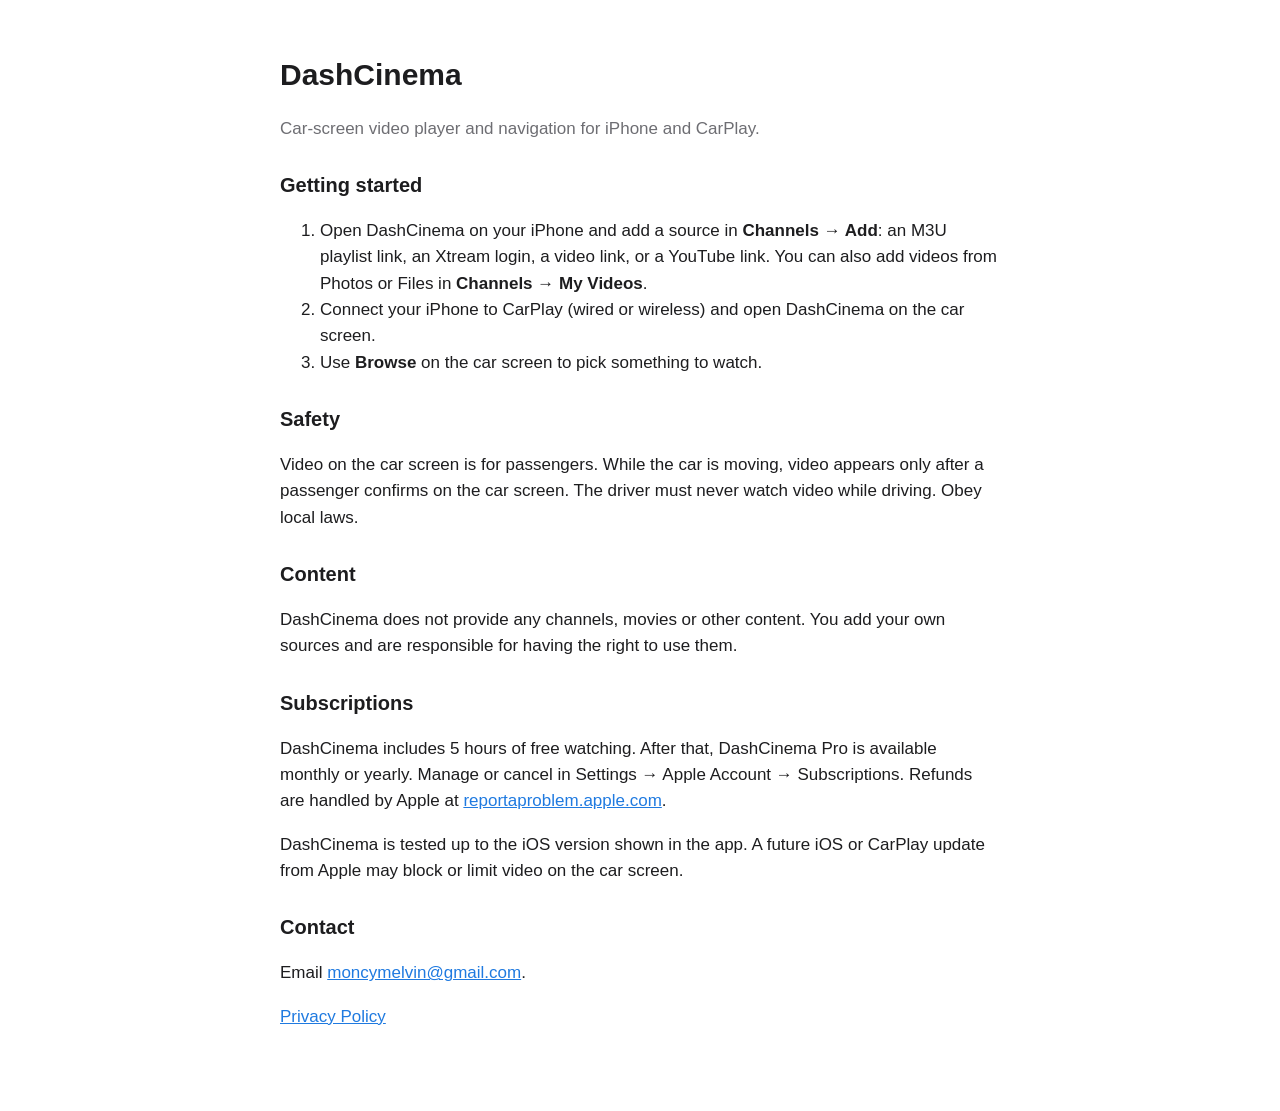
==== index.html @ 68994893 "DashCinema support and privacy pages Co-Authored-By: Claude Opus 5.5 <noreply@anthropic.com>" ====
<!doctype html><html lang="en"><head><meta charset="utf-8"><meta name="viewport" content="width=device-width,initial-scale=1">
<title>DashCinema Support</title><link rel="stylesheet" href="style.css"></head><body><main>
<h1>DashCinema</h1><p class="muted">Car-screen video player and navigation for iPhone and CarPlay.</p>
<h2>Getting started</h2>
<ol><li>Open DashCinema on your iPhone and add a source in <b>Channels → Add</b>: an M3U playlist link, an Xtream login, a video link, or a YouTube link. You can also add videos from Photos or Files in <b>Channels → My Videos</b>.</li>
<li>Connect your iPhone to CarPlay (wired or wireless) and open DashCinema on the car screen.</li>
<li>Use <b>Browse</b> on the car screen to pick something to watch.</li></ol>
<h2>Safety</h2><p>Video on the car screen is for passengers. While the car is moving, video appears only after a passenger confirms on the car screen. The driver must never watch video while driving. Obey local laws.</p>
<h2>Content</h2><p>DashCinema does not provide any channels, movies or other content. You add your own sources and are responsible for having the right to use them.</p>
<h2>Subscriptions</h2><p>DashCinema includes 5 hours of free watching. After that, DashCinema Pro is available monthly or yearly. Manage or cancel in Settings → Apple Account → Subscriptions. Refunds are handled by Apple at <a href="https://reportaproblem.apple.com">reportaproblem.apple.com</a>.</p>
<p>DashCinema is tested up to the iOS version shown in the app. A future iOS or CarPlay update from Apple may block or limit video on the car screen.</p>
<h2>Contact</h2><p>Email <a href="mailto:moncymelvin@gmail.com">moncymelvin@gmail.com</a>.</p>
<p><a href="privacy.html">Privacy Policy</a></p>
</main></body></html>
---- style.css ----
:root { color-scheme: light dark; --fg:#1d1d1f; --muted:#6e6e73; --bg:#fff; --accent:#1f7ae0; }
@media (prefers-color-scheme: dark) { :root { --fg:#f5f5f7; --muted:#a1a1a6; --bg:#111; --accent:#4ea1ff; } }
body { font: 17px/1.55 -apple-system, BlinkMacSystemFont, "Segoe UI", sans-serif; color: var(--fg); background: var(--bg); margin: 0; }
main { max-width: 720px; margin: 0 auto; padding: 32px 16px 64px; }
h1 { font-size: 30px; margin-bottom: 4px; } h2 { font-size: 20px; margin-top: 28px; }
p, li { color: var(--fg); } .muted { color: var(--muted); } a { color: var(--accent); }
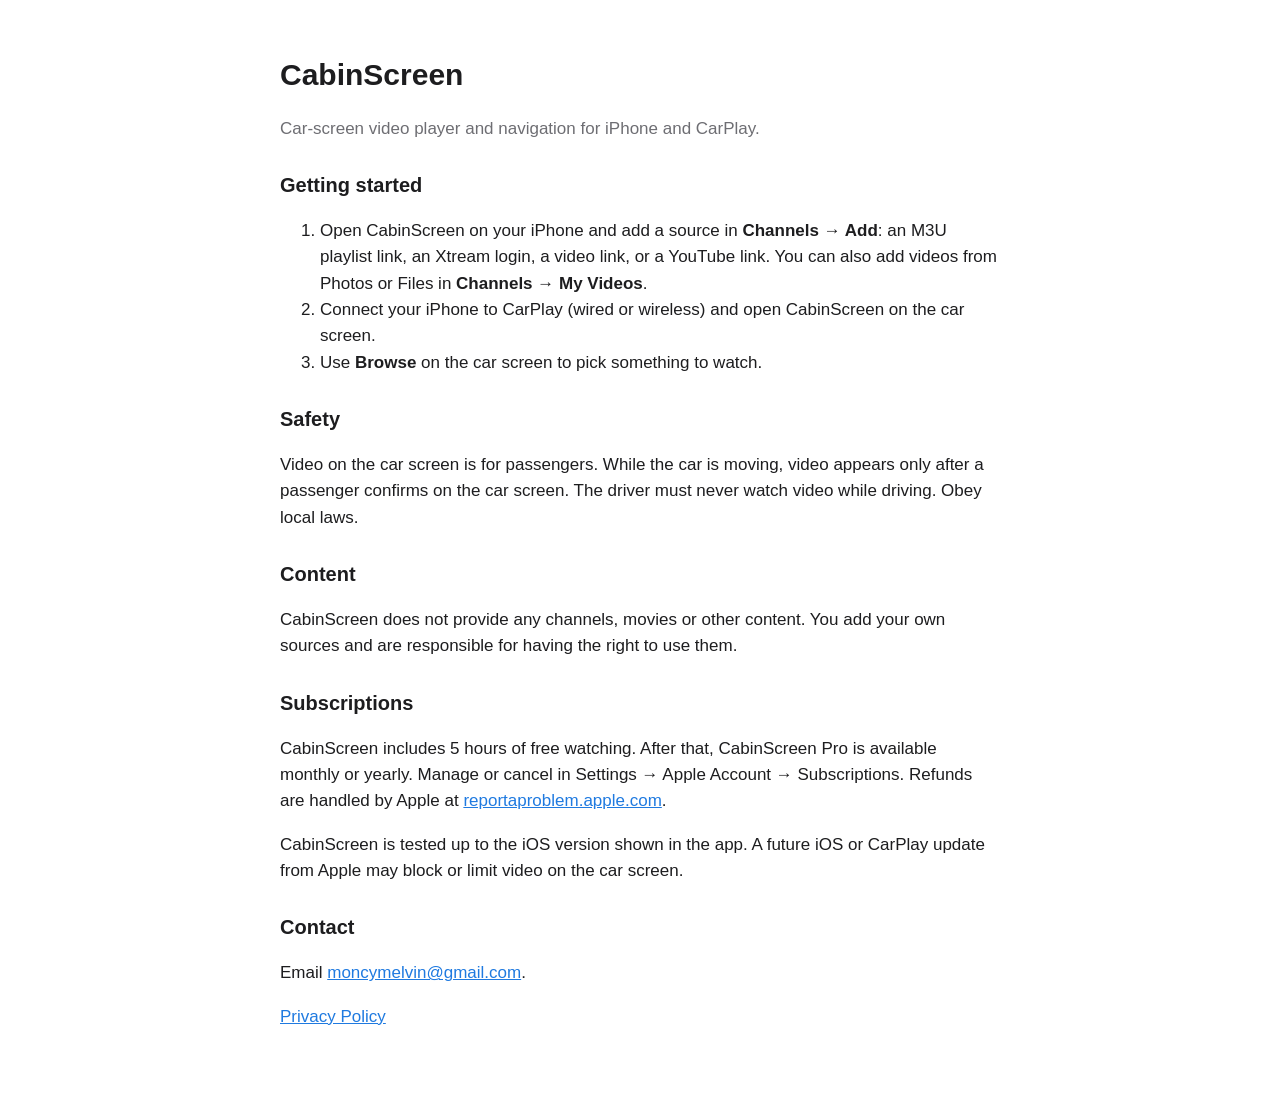
==== commit 46b9b9d7: "Rename to CabinScreen Co-Authored-By: Claude Opus 5.5 <noreply@anthropic.com>" ====
--- a/index.html
+++ b/index.html
@@ -1,14 +1,14 @@
 <!doctype html><html lang="en"><head><meta charset="utf-8"><meta name="viewport" content="width=device-width,initial-scale=1">
-<title>DashCinema Support</title><link rel="stylesheet" href="style.css"></head><body><main>
-<h1>DashCinema</h1><p class="muted">Car-screen video player and navigation for iPhone and CarPlay.</p>
+<title>CabinScreen Support</title><link rel="stylesheet" href="style.css"></head><body><main>
+<h1>CabinScreen</h1><p class="muted">Car-screen video player and navigation for iPhone and CarPlay.</p>
 <h2>Getting started</h2>
-<ol><li>Open DashCinema on your iPhone and add a source in <b>Channels → Add</b>: an M3U playlist link, an Xtream login, a video link, or a YouTube link. You can also add videos from Photos or Files in <b>Channels → My Videos</b>.</li>
-<li>Connect your iPhone to CarPlay (wired or wireless) and open DashCinema on the car screen.</li>
+<ol><li>Open CabinScreen on your iPhone and add a source in <b>Channels → Add</b>: an M3U playlist link, an Xtream login, a video link, or a YouTube link. You can also add videos from Photos or Files in <b>Channels → My Videos</b>.</li>
+<li>Connect your iPhone to CarPlay (wired or wireless) and open CabinScreen on the car screen.</li>
 <li>Use <b>Browse</b> on the car screen to pick something to watch.</li></ol>
 <h2>Safety</h2><p>Video on the car screen is for passengers. While the car is moving, video appears only after a passenger confirms on the car screen. The driver must never watch video while driving. Obey local laws.</p>
-<h2>Content</h2><p>DashCinema does not provide any channels, movies or other content. You add your own sources and are responsible for having the right to use them.</p>
-<h2>Subscriptions</h2><p>DashCinema includes 5 hours of free watching. After that, DashCinema Pro is available monthly or yearly. Manage or cancel in Settings → Apple Account → Subscriptions. Refunds are handled by Apple at <a href="https://reportaproblem.apple.com">reportaproblem.apple.com</a>.</p>
-<p>DashCinema is tested up to the iOS version shown in the app. A future iOS or CarPlay update from Apple may block or limit video on the car screen.</p>
+<h2>Content</h2><p>CabinScreen does not provide any channels, movies or other content. You add your own sources and are responsible for having the right to use them.</p>
+<h2>Subscriptions</h2><p>CabinScreen includes 5 hours of free watching. After that, CabinScreen Pro is available monthly or yearly. Manage or cancel in Settings → Apple Account → Subscriptions. Refunds are handled by Apple at <a href="https://reportaproblem.apple.com">reportaproblem.apple.com</a>.</p>
+<p>CabinScreen is tested up to the iOS version shown in the app. A future iOS or CarPlay update from Apple may block or limit video on the car screen.</p>
 <h2>Contact</h2><p>Email <a href="mailto:moncymelvin@gmail.com">moncymelvin@gmail.com</a>.</p>
 <p><a href="privacy.html">Privacy Policy</a></p>
 </main></body></html>
